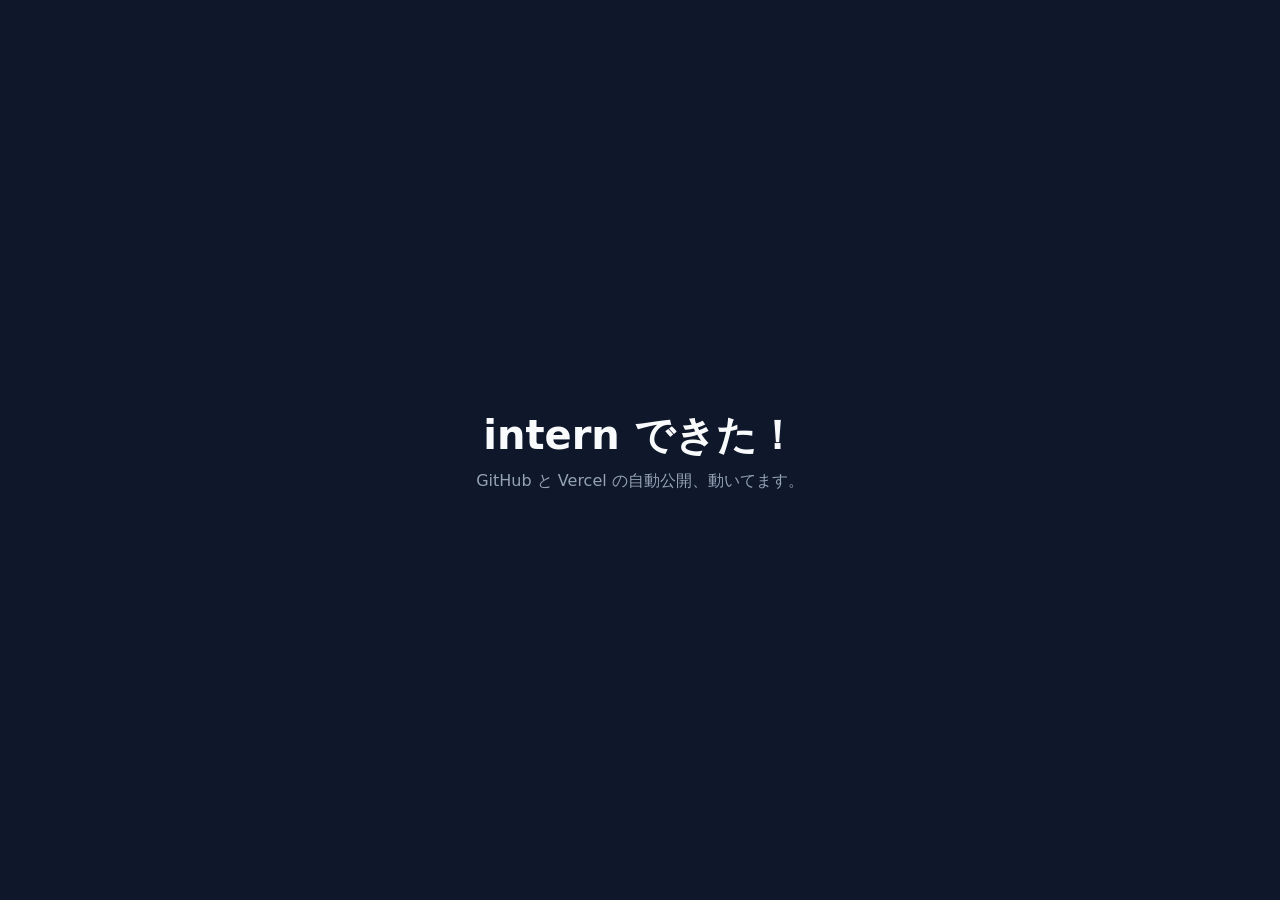
==== index.html @ 154c5d22 "Add initial index.html file with basic structure" ====
<!DOCTYPE html>
  <html lang="ja">
  <head>
  <meta charset="UTF-8">
  <meta name="viewport" content="width=device-width, initial-scale=1.0">
  <title>intern</title>
  </head>
  <body style="margin:0;min-height:100vh;display:flex;align-items:center;justify-content:center;font-family:system-ui,sans-serif;background:#0f172a;color:#f8fafc">
  <div style="text-align:center;padding:2rem">
  <h1 style="font-size:2.5rem;margin:0 0 .5rem">intern できた！</h1>
  <p style="color:#94a3b8;margin:0">GitHub と Vercel の自動公開、動いてます。</p>
</div>
</body>
</html>
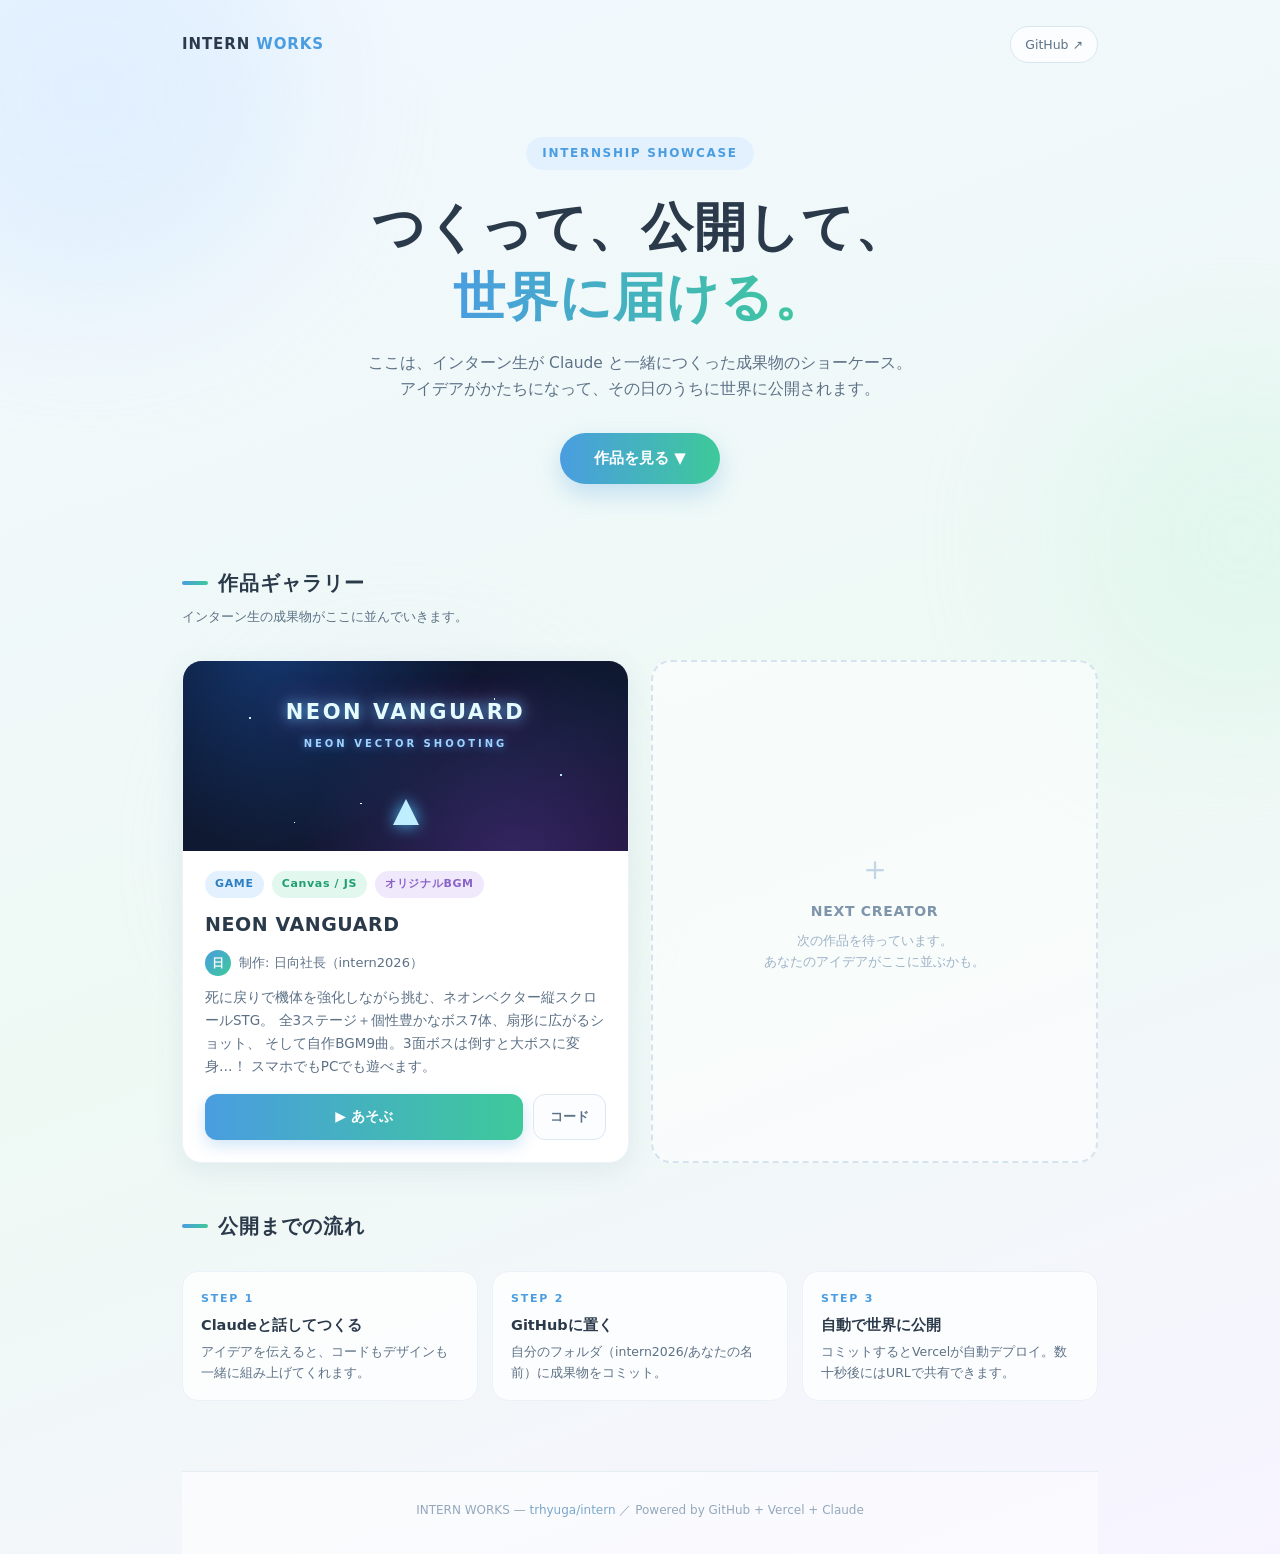
==== commit 8943d690: "Add files via upload" ====
--- a/index.html
+++ b/index.html
@@ -1,14 +1,221 @@
 <!DOCTYPE html>
-  <html lang="ja">
-  <head>
-  <meta charset="UTF-8">
-  <meta name="viewport" content="width=device-width, initial-scale=1.0">
-  <title>intern</title>
-  </head>
-  <body style="margin:0;min-height:100vh;display:flex;align-items:center;justify-content:center;font-family:system-ui,sans-serif;background:#0f172a;color:#f8fafc">
-  <div style="text-align:center;padding:2rem">
-  <h1 style="font-size:2.5rem;margin:0 0 .5rem">intern できた！</h1>
-  <p style="color:#94a3b8;margin:0">GitHub と Vercel の自動公開、動いてます。</p>
+<html lang="ja">
+<head>
+<meta charset="UTF-8">
+<meta name="viewport" content="width=device-width, initial-scale=1.0">
+<meta name="description" content="インターン生がClaudeと一緒につくった成果物を紹介するショーケースです。">
+<title>INTERN WORKS — つくって、公開して、届ける。</title>
+<style>
+  :root{
+    --ink:#2b3a4a;
+    --ink-soft:#5d7186;
+    --sky:#eaf4ff;
+    --mint:#e9fbf3;
+    --accent:#4a9de0;
+    --accent2:#3ec99a;
+    --card:#ffffff;
+  }
+  *{ margin:0; padding:0; box-sizing:border-box; }
+  html{ scroll-behavior:smooth; }
+  body{
+    font-family:"Segoe UI","Hiragino Kaku Gothic ProN","Yu Gothic",system-ui,sans-serif;
+    color:var(--ink);
+    background:linear-gradient(160deg, #f2f8ff 0%, #eef9f4 55%, #f7f4ff 100%);
+    min-height:100vh;
+    overflow-x:hidden;
+    line-height:1.7;
+  }
+  /* ふわっと浮かぶ淡い玉 */
+  .blob{ position:fixed; border-radius:50%; filter:blur(70px); opacity:.45; pointer-events:none; z-index:0; }
+  .blob.b1{ width:420px; height:420px; background:#cfe6ff; top:-120px; left:-120px; animation:float1 16s ease-in-out infinite; }
+  .blob.b2{ width:360px; height:360px; background:#d3f5e6; top:40%; right:-140px; animation:float2 20s ease-in-out infinite; }
+  .blob.b3{ width:300px; height:300px; background:#eadfff; bottom:-100px; left:20%; animation:float1 24s ease-in-out infinite; }
+  @keyframes float1{ 0%,100%{transform:translateY(0)} 50%{transform:translateY(34px)} }
+  @keyframes float2{ 0%,100%{transform:translateY(0)} 50%{transform:translateY(-30px)} }
+
+  .wrap{ position:relative; z-index:1; max-width:960px; margin:0 auto; padding:0 22px; }
+
+  /* ヘッダー */
+  header{ padding:26px 0 0; display:flex; align-items:center; justify-content:space-between; }
+  .brand{ font-weight:800; letter-spacing:.06em; font-size:15px; color:var(--ink); }
+  .brand span{ color:var(--accent); }
+  .gh{ font-size:12.5px; color:var(--ink-soft); text-decoration:none; border:1px solid #d8e6f2; padding:7px 14px; border-radius:999px; background:rgba(255,255,255,.7); transition:.2s; }
+  .gh:hover{ border-color:var(--accent); color:var(--accent); }
+
+  /* ヒーロー */
+  .hero{ padding:74px 0 46px; text-align:center; }
+  .hero .badge{ display:inline-block; font-size:12px; letter-spacing:.14em; color:var(--accent); background:#e3f1ff; border-radius:999px; padding:6px 16px; margin-bottom:22px; font-weight:700; }
+  .hero h1{ font-size:clamp(30px, 6vw, 52px); font-weight:800; letter-spacing:.02em; line-height:1.35; }
+  .hero h1 .grad{ background:linear-gradient(90deg, var(--accent), var(--accent2)); -webkit-background-clip:text; background-clip:text; color:transparent; }
+  .hero p{ margin-top:18px; color:var(--ink-soft); font-size:15.5px; }
+  .hero .cta{ margin-top:30px; }
+  .hero .cta a{ display:inline-block; text-decoration:none; font-weight:700; font-size:15px; color:#fff; background:linear-gradient(90deg, var(--accent), var(--accent2)); padding:13px 34px; border-radius:999px; box-shadow:0 10px 24px rgba(74,157,224,.28); transition:.2s; }
+  .hero .cta a:hover{ transform:translateY(-2px); box-shadow:0 14px 30px rgba(74,157,224,.36); }
+
+  /* セクション見出し */
+  .sec{ padding:36px 0 10px; }
+  .sec h2{ font-size:20px; font-weight:800; letter-spacing:.05em; display:flex; align-items:center; gap:10px; }
+  .sec h2::before{ content:""; width:26px; height:4px; border-radius:2px; background:linear-gradient(90deg, var(--accent), var(--accent2)); }
+  .sec .note{ font-size:13px; color:var(--ink-soft); margin-top:6px; }
+
+  /* 作品カード */
+  .grid{ display:grid; grid-template-columns:repeat(auto-fit, minmax(280px, 1fr)); gap:22px; padding:22px 0 10px; }
+  .card{
+    background:var(--card); border-radius:20px; overflow:hidden;
+    box-shadow:0 8px 28px rgba(70,110,150,.10);
+    border:1px solid #edf3f9;
+    transition:.25s; display:flex; flex-direction:column;
+  }
+  .card:hover{ transform:translateY(-4px); box-shadow:0 16px 36px rgba(70,110,150,.16); }
+
+  /* ゲームのサムネイル（CSSだけのネオン宇宙） */
+  .thumb{
+    position:relative; height:190px; overflow:hidden;
+    background:
+      radial-gradient(1.6px 1.6px at 15% 30%, #cfe9ff 60%, transparent 61%),
+      radial-gradient(1.4px 1.4px at 70% 20%, #ffffff 60%, transparent 61%),
+      radial-gradient(1.8px 1.8px at 85% 60%, #bfe0ff 60%, transparent 61%),
+      radial-gradient(1.2px 1.2px at 40% 75%, #ffffff 60%, transparent 61%),
+      radial-gradient(1.6px 1.6px at 55% 45%, #d5ecff 60%, transparent 61%),
+      radial-gradient(1.2px 1.2px at 25% 85%, #ffffff 60%, transparent 61%),
+      radial-gradient(circle at 75% 110%, rgba(90,60,160,.45), transparent 55%),
+      radial-gradient(circle at 20% -10%, rgba(30,90,180,.5), transparent 50%),
+      linear-gradient(160deg, #0a1226 0%, #101a33 60%, #1a1030 100%);
+  }
+  .thumb .ship{
+    position:absolute; left:50%; bottom:26px; transform:translateX(-50%);
+    width:0; height:0;
+    border-left:13px solid transparent; border-right:13px solid transparent;
+    border-bottom:26px solid #bfefff;
+    filter:drop-shadow(0 0 8px #4cc3ff);
+    animation:hover 2.6s ease-in-out infinite;
+  }
+  @keyframes hover{ 0%,100%{transform:translateX(-50%) translateY(0)} 50%{transform:translateX(-50%) translateY(-8px)} }
+  .thumb .logo{
+    position:absolute; top:34px; left:0; right:0; text-align:center;
+    font-weight:800; letter-spacing:.12em; color:#e6fbff; font-size:21px;
+    text-shadow:0 0 14px rgba(80,200,255,.9), 0 0 30px rgba(255,100,200,.5);
+  }
+  .thumb .logo small{ display:block; font-size:10px; letter-spacing:.3em; color:#9fd2ff; margin-top:4px; text-shadow:0 0 8px rgba(80,160,255,.8); }
+
+  .card .body{ padding:20px 22px 22px; display:flex; flex-direction:column; gap:10px; flex:1; }
+  .card .meta{ display:flex; align-items:center; gap:8px; flex-wrap:wrap; }
+  .tag{ font-size:11px; font-weight:700; letter-spacing:.06em; padding:4px 10px; border-radius:999px; }
+  .tag.t1{ color:#2e7fc2; background:#e3f1ff; }
+  .tag.t2{ color:#1f9e74; background:#e2f8ee; }
+  .tag.t3{ color:#8a63c9; background:#f0e9fc; }
+  .card h3{ font-size:19px; font-weight:800; letter-spacing:.03em; }
+  .card .creator{ font-size:13px; color:var(--ink-soft); display:flex; align-items:center; gap:8px; }
+  .card .creator .avatar{
+    width:26px; height:26px; border-radius:50%; flex:none;
+    background:linear-gradient(135deg, var(--accent), var(--accent2));
+    color:#fff; font-size:12px; font-weight:800; display:flex; align-items:center; justify-content:center;
+  }
+  .card p.desc{ font-size:13.5px; color:var(--ink-soft); flex:1; }
+  .card .actions{ display:flex; gap:10px; margin-top:6px; }
+  .btn-play{
+    flex:1; text-align:center; text-decoration:none; color:#fff; font-weight:700; font-size:14px;
+    background:linear-gradient(90deg, var(--accent), var(--accent2));
+    padding:11px 0; border-radius:12px; box-shadow:0 6px 16px rgba(74,157,224,.25); transition:.2s;
+  }
+  .btn-play:hover{ transform:translateY(-2px); }
+  .btn-sub{
+    text-decoration:none; color:var(--ink-soft); font-size:12.5px; font-weight:600;
+    border:1px solid #dbe7f1; border-radius:12px; padding:11px 16px; background:#fbfdff; transition:.2s;
+  }
+  .btn-sub:hover{ color:var(--accent); border-color:var(--accent); }
+
+  /* coming soon カード */
+  .card.soon{ border:2px dashed #d5e3ef; background:rgba(255,255,255,.55); box-shadow:none; align-items:center; justify-content:center; min-height:330px; text-align:center; }
+  .card.soon:hover{ transform:none; }
+  .card.soon .inner{ padding:30px; color:#9db2c6; }
+  .card.soon .plus{ font-size:34px; line-height:1; margin-bottom:12px; color:#c3d5e5; }
+  .card.soon b{ color:#7e95ab; font-size:14px; letter-spacing:.05em; }
+  .card.soon p{ font-size:12.5px; margin-top:6px; }
+
+  /* 流れの説明 */
+  .flow{ display:grid; grid-template-columns:repeat(auto-fit, minmax(200px,1fr)); gap:14px; padding:18px 0 10px; }
+  .step{ background:rgba(255,255,255,.75); border:1px solid #eaf1f8; border-radius:16px; padding:18px 18px 16px; }
+  .step .num{ font-size:11px; font-weight:800; letter-spacing:.16em; color:var(--accent); }
+  .step b{ display:block; margin-top:4px; font-size:14.5px; }
+  .step p{ font-size:12.5px; color:var(--ink-soft); margin-top:4px; }
+
+  footer{ margin-top:60px; padding:28px 0 34px; text-align:center; font-size:12px; color:#93a8bc; border-top:1px solid #e6eef5; background:rgba(255,255,255,.5); }
+  footer a{ color:#7ba7cc; text-decoration:none; }
+</style>
+</head>
+<body>
+<div class="blob b1"></div><div class="blob b2"></div><div class="blob b3"></div>
+
+<div class="wrap">
+  <header>
+    <div class="brand">INTERN <span>WORKS</span></div>
+    <a class="gh" href="https://github.com/trhyuga/intern" target="_blank" rel="noopener">GitHub ↗</a>
+  </header>
+
+  <section class="hero">
+    <div class="badge">INTERNSHIP SHOWCASE</div>
+    <h1>つくって、公開して、<br><span class="grad">世界に届ける。</span></h1>
+    <p>ここは、インターン生が Claude と一緒につくった成果物のショーケース。<br>
+       アイデアがかたちになって、その日のうちに世界に公開されます。</p>
+    <div class="cta"><a href="#works">作品を見る ▼</a></div>
+  </section>
+
+  <section class="sec" id="works">
+    <h2>作品ギャラリー</h2>
+    <div class="note">インターン生の成果物がここに並んでいきます。</div>
+  </section>
+
+  <div class="grid">
+    <!-- 日向社長: NEON VANGUARD -->
+    <div class="card">
+      <div class="thumb">
+        <div class="logo">NEON VANGUARD<small>NEON VECTOR SHOOTING</small></div>
+        <div class="ship"></div>
+      </div>
+      <div class="body">
+        <div class="meta">
+          <span class="tag t1">GAME</span>
+          <span class="tag t2">Canvas / JS</span>
+          <span class="tag t3">オリジナルBGM</span>
+        </div>
+        <h3>NEON VANGUARD</h3>
+        <div class="creator"><span class="avatar">日</span>制作: 日向社長（intern2026）</div>
+        <p class="desc">
+          死に戻りで機体を強化しながら挑む、ネオンベクター縦スクロールSTG。
+          全3ステージ＋個性豊かなボス7体、扇形に広がるショット、
+          そして自作BGM9曲。3面ボスは倒すと大ボスに変身…！
+          スマホでもPCでも遊べます。
+        </p>
+        <div class="actions">
+          <a class="btn-play" href="intern2026/testtriumph/">▶ あそぶ</a>
+          <a class="btn-sub" href="https://github.com/trhyuga/intern/tree/main/intern2026/testtriumph" target="_blank" rel="noopener">コード</a>
+        </div>
+      </div>
+    </div>
+
+    <!-- 次のインターン生の枠 -->
+    <div class="card soon">
+      <div class="inner">
+        <div class="plus">＋</div>
+        <b>NEXT CREATOR</b>
+        <p>次の作品を待っています。<br>あなたのアイデアがここに並ぶかも。</p>
+      </div>
+    </div>
+  </div>
+
+  <section class="sec">
+    <h2>公開までの流れ</h2>
+  </section>
+  <div class="flow">
+    <div class="step"><div class="num">STEP 1</div><b>Claudeと話してつくる</b><p>アイデアを伝えると、コードもデザインも一緒に組み上げてくれます。</p></div>
+    <div class="step"><div class="num">STEP 2</div><b>GitHubに置く</b><p>自分のフォルダ（intern2026/あなたの名前）に成果物をコミット。</p></div>
+    <div class="step"><div class="num">STEP 3</div><b>自動で世界に公開</b><p>コミットするとVercelが自動デプロイ。数十秒後にはURLで共有できます。</p></div>
+  </div>
+
+  <footer>
+    INTERN WORKS — <a href="https://github.com/trhyuga/intern" target="_blank" rel="noopener">trhyuga/intern</a> ／ Powered by GitHub + Vercel + Claude
+  </footer>
 </div>
 </body>
 </html>
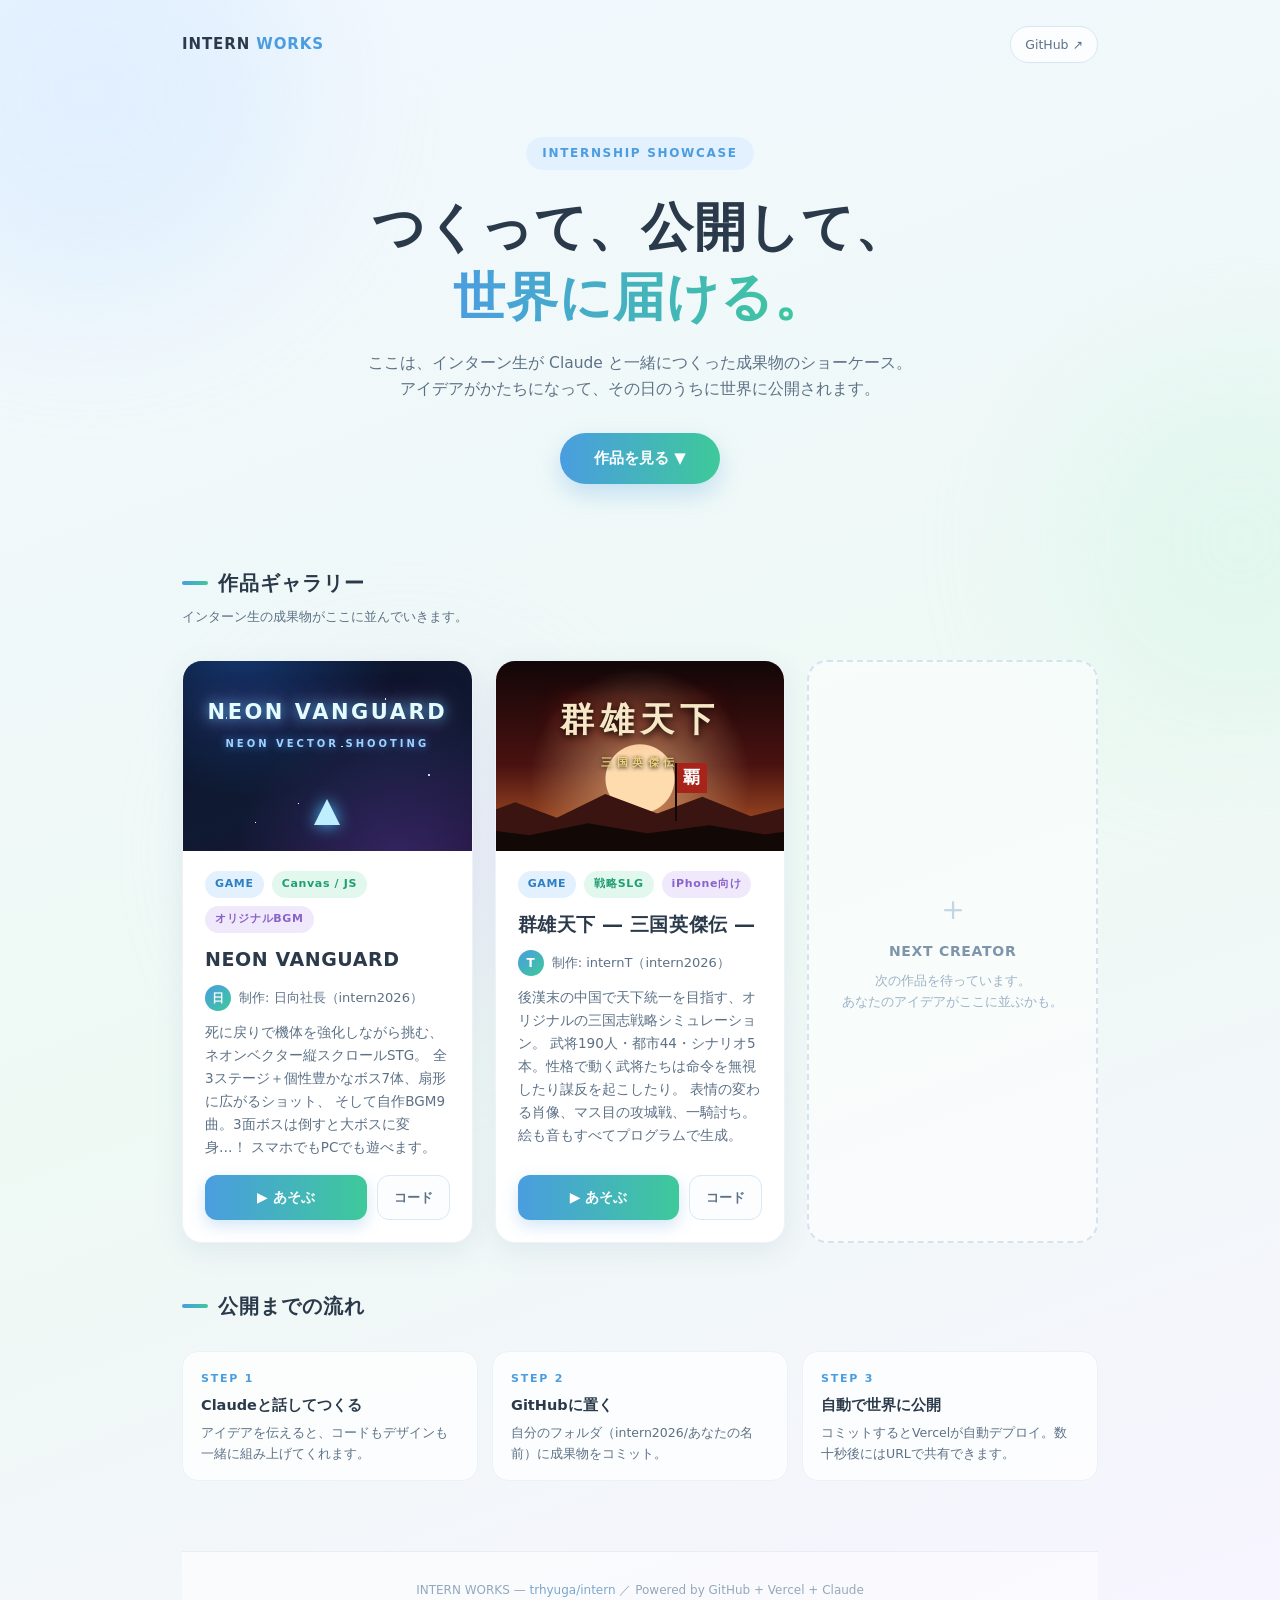
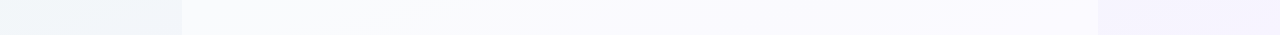
==== commit 80dc1b02: "feat: トップページに「群雄天下」の作品カードを追加 Co-Authored-By: Claude Opus 5.5 <noreply@anthropic.com> Claude-Session:" ====
--- a/index.html
+++ b/index.html
@@ -98,6 +98,32 @@
   }
   .thumb .logo small{ display:block; font-size:10px; letter-spacing:.3em; color:#9fd2ff; margin-top:4px; text-shadow:0 0 8px rgba(80,160,255,.8); }
 
+  /* 群雄天下のサムネイル（CSSだけの夕焼けと山並み） */
+  .thumb.sangoku{
+    background:
+      radial-gradient(circle at 50% 62%, #ffdcae 0 34px, rgba(255,200,140,.45) 35px, transparent 110px),
+      linear-gradient(180deg, #120608 0%, #4a1210 55%, #c0602a 100%);
+  }
+  .thumb.sangoku::before, .thumb.sangoku::after{
+    content:""; position:absolute; left:-10%; right:-10%; bottom:0;
+  }
+  .thumb.sangoku::before{ height:70px; background:#3a1410; clip-path:polygon(0 100%,0 55%,14% 30%,26% 52%,40% 18%,55% 46%,68% 22%,82% 50%,100% 28%,100% 100%); }
+  .thumb.sangoku::after{ height:40px; background:#120806; clip-path:polygon(0 100%,0 40%,18% 60%,35% 30%,52% 55%,70% 35%,86% 58%,100% 40%,100% 100%); }
+  .thumb.sangoku .logo{
+    top:30px; color:#f6e8c6; font-family:'Hiragino Mincho ProN','Yu Mincho',serif; font-size:34px; letter-spacing:.18em;
+    text-shadow:0 2px 8px #000, 0 0 24px rgba(168,36,26,.9);
+  }
+  .thumb.sangoku .logo small{ color:#f0d27a; font-size:11px; letter-spacing:.4em; text-shadow:0 1px 4px #000; }
+  .thumb.sangoku .flag{
+    position:absolute; z-index:1; bottom:30px; left:62%; width:2px; height:58px; background:#140806;
+  }
+  .thumb.sangoku .flag::after{
+    content:"覇"; position:absolute; left:2px; top:0; width:30px; height:30px; background:#a8241a;
+    color:#fff; font:700 17px/30px 'Hiragino Mincho ProN','Yu Mincho',serif; text-align:center;
+    transform-origin:left center; animation:wave 2.4s ease-in-out infinite;
+  }
+  @keyframes wave{ 0%,100%{transform:skewY(0)} 50%{transform:skewY(-6deg)} }
+
   .card .body{ padding:20px 22px 22px; display:flex; flex-direction:column; gap:10px; flex:1; }
   .card .meta{ display:flex; align-items:center; gap:8px; flex-wrap:wrap; }
   .tag{ font-size:11px; font-weight:700; letter-spacing:.06em; padding:4px 10px; border-radius:999px; }
@@ -194,6 +220,32 @@
       </div>
     </div>
 
+    <!-- internT: 群雄天下 -->
+    <div class="card">
+      <div class="thumb sangoku">
+        <div class="logo">群雄天下<small>三国英傑伝</small></div>
+        <div class="flag"></div>
+      </div>
+      <div class="body">
+        <div class="meta">
+          <span class="tag t1">GAME</span>
+          <span class="tag t2">戦略SLG</span>
+          <span class="tag t3">iPhone向け</span>
+        </div>
+        <h3>群雄天下 ― 三国英傑伝 ―</h3>
+        <div class="creator"><span class="avatar">T</span>制作: internT（intern2026）</div>
+        <p class="desc">
+          後漢末の中国で天下統一を目指す、オリジナルの三国志戦略シミュレーション。
+          武将190人・都市44・シナリオ5本。性格で動く武将たちは命令を無視したり謀反を起こしたり。
+          表情の変わる肖像、マス目の攻城戦、一騎討ち。絵も音もすべてプログラムで生成。
+        </p>
+        <div class="actions">
+          <a class="btn-play" href="intern2026/202610/internT/">▶ あそぶ</a>
+          <a class="btn-sub" href="https://github.com/trhyuga/intern/tree/main/intern2026/202610/internT" target="_blank" rel="noopener">コード</a>
+        </div>
+      </div>
+    </div>
+
     <!-- 次のインターン生の枠 -->
     <div class="card soon">
       <div class="inner">
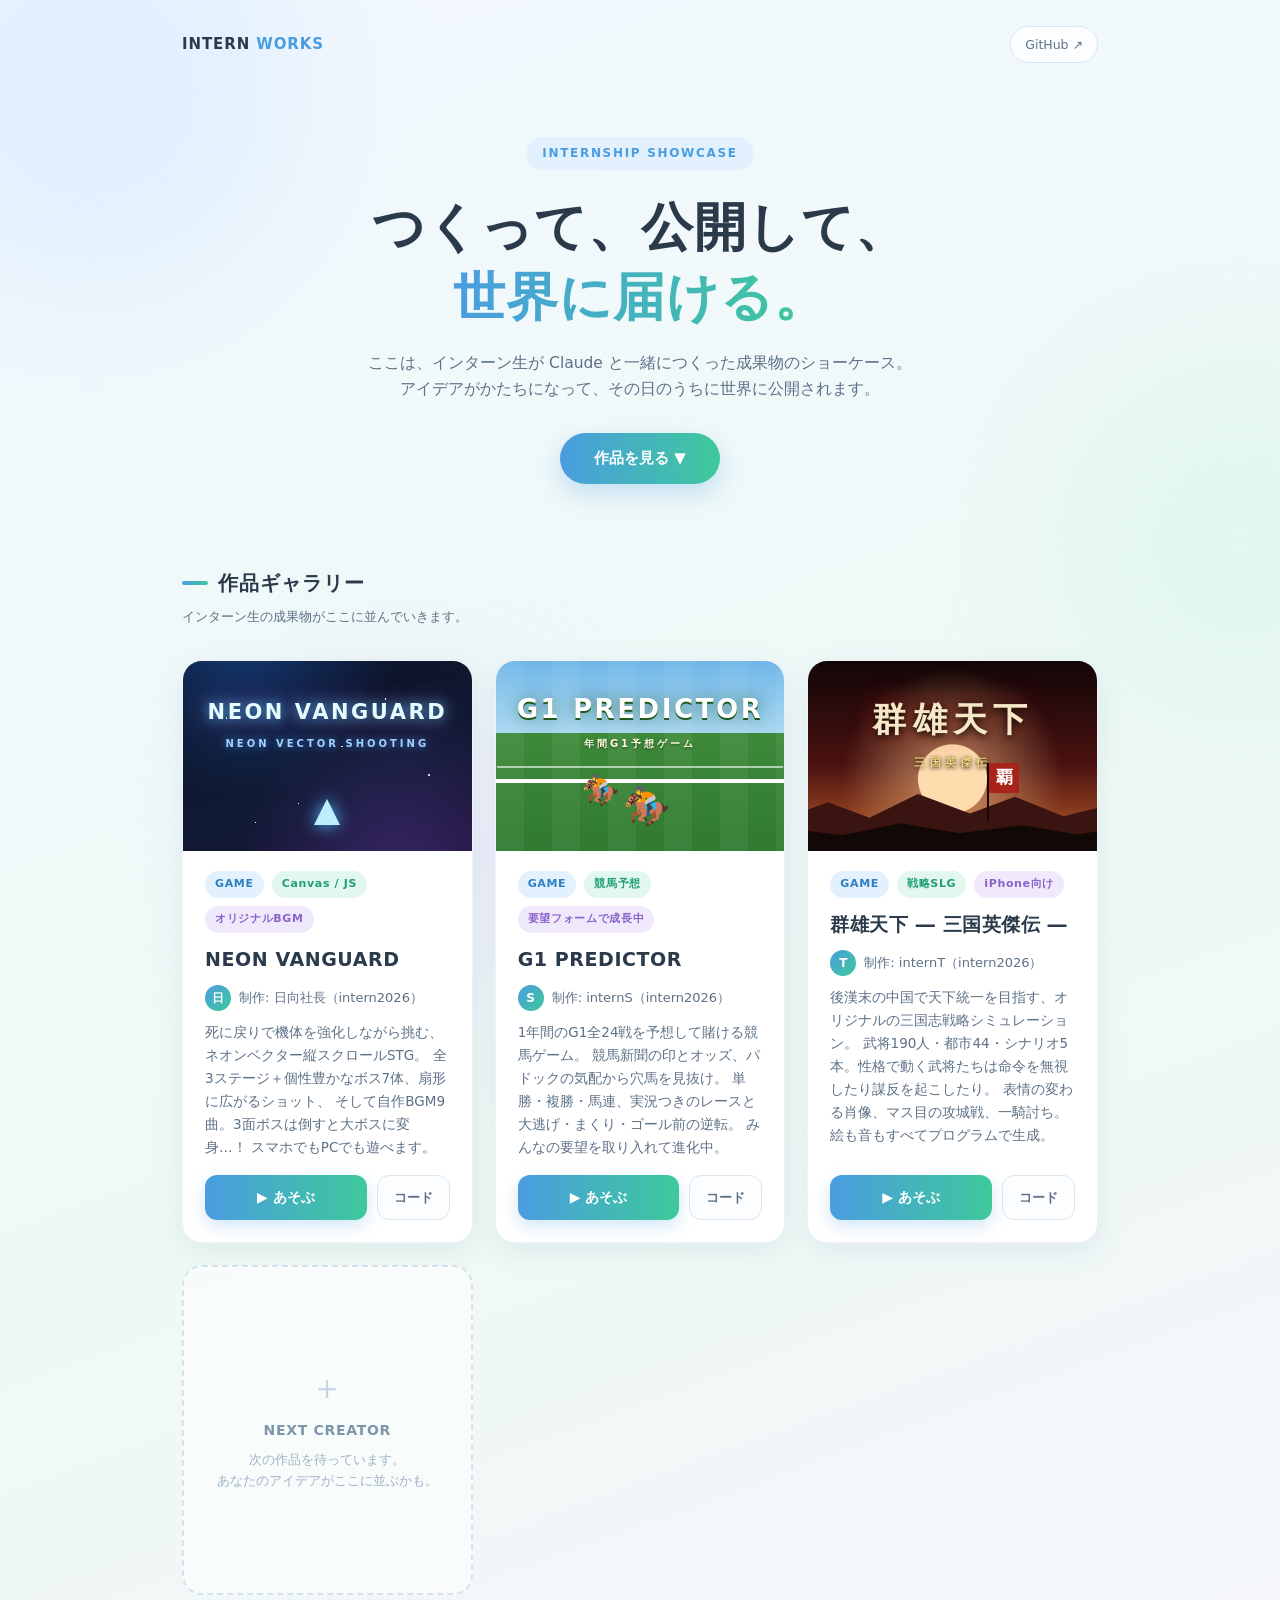
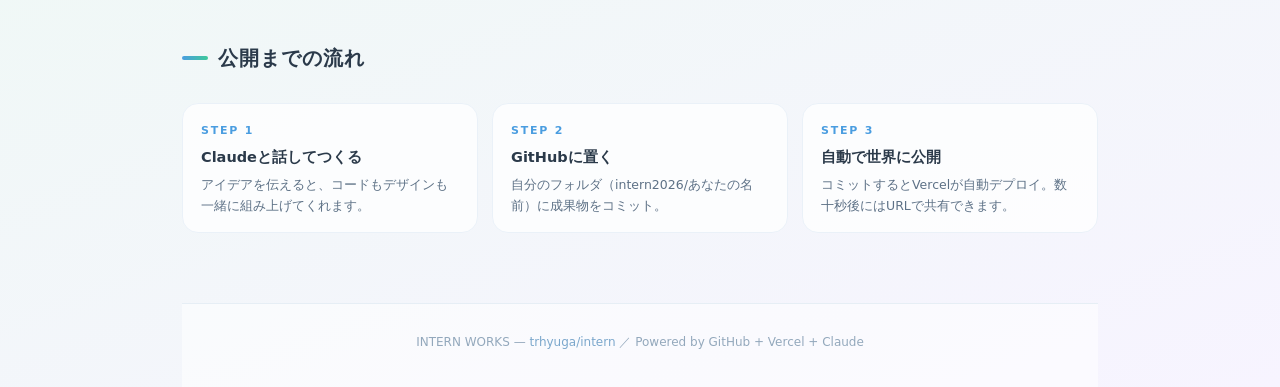
==== commit 01546509: "feat: トップページに「G1 PREDICTOR」(internS) の作品カードを追加 Co-Authored-By: Claude Opus 5.5 <noreply@anthropic.co" ====
--- a/index.html
+++ b/index.html
@@ -98,6 +98,28 @@
   }
   .thumb .logo small{ display:block; font-size:10px; letter-spacing:.3em; color:#9fd2ff; margin-top:4px; text-shadow:0 0 8px rgba(80,160,255,.8); }
 
+  /* G1 PREDICTOR のサムネイル（CSSだけの芝コース） */
+  .thumb.turf{
+    background:
+      repeating-linear-gradient(90deg, rgba(255,255,255,.05) 0 28px, transparent 28px 56px),
+      linear-gradient(180deg, #6fb6e8 0%, #a8d8f0 38%, #3e8a3a 38%, #2f7a30 100%);
+  }
+  .thumb.turf::before{ /* 内ラチ */
+    content:""; position:absolute; left:0; right:0; top:118px; height:4px; background:#fff;
+    box-shadow:0 -14px 0 -1px rgba(255,255,255,.6);
+  }
+  .thumb.turf .logo{
+    top:26px; color:#fff; font-size:26px; letter-spacing:.1em;
+    text-shadow:0 2px 0 #1e5a1e, 0 0 16px rgba(0,60,0,.5);
+  }
+  .thumb.turf .logo small{ color:#fffbe0; font-size:10px; letter-spacing:.3em; text-shadow:0 1px 3px rgba(0,0,0,.5); }
+  .thumb.turf .horse{
+    position:absolute; z-index:1; bottom:26px; font-size:38px; line-height:1;
+    left:44%; animation:gallop .5s ease-in-out infinite alternate;
+  }
+  .thumb.turf .horse.h2{ bottom:46px; left:30%; font-size:30px; animation-delay:-.25s; }
+  @keyframes gallop{ 0%{transform:translateY(0)} 100%{transform:translateY(-4px)} }
+
   /* 群雄天下のサムネイル（CSSだけの夕焼けと山並み） */
   .thumb.sangoku{
     background:
@@ -220,6 +242,34 @@
       </div>
     </div>
 
+    <!-- internS: G1 PREDICTOR -->
+    <div class="card">
+      <div class="thumb turf">
+        <div class="logo">G1 PREDICTOR<small>年間G1予想ゲーム</small></div>
+        <div class="horse h2">🏇</div>
+        <div class="horse">🏇</div>
+      </div>
+      <div class="body">
+        <div class="meta">
+          <span class="tag t1">GAME</span>
+          <span class="tag t2">競馬予想</span>
+          <span class="tag t3">要望フォームで成長中</span>
+        </div>
+        <h3>G1 PREDICTOR</h3>
+        <div class="creator"><span class="avatar">S</span>制作: internS（intern2026）</div>
+        <p class="desc">
+          1年間のG1全24戦を予想して賭ける競馬ゲーム。
+          競馬新聞の印とオッズ、パドックの気配から穴馬を見抜け。
+          単勝・複勝・馬連、実況つきのレースと大逃げ・まくり・ゴール前の逆転。
+          みんなの要望を取り入れて進化中。
+        </p>
+        <div class="actions">
+          <a class="btn-play" href="intern2026/202610/internS/">▶ あそぶ</a>
+          <a class="btn-sub" href="https://github.com/trhyuga/intern/tree/main/intern2026/202610/internS" target="_blank" rel="noopener">コード</a>
+        </div>
+      </div>
+    </div>
+
     <!-- internT: 群雄天下 -->
     <div class="card">
       <div class="thumb sangoku">
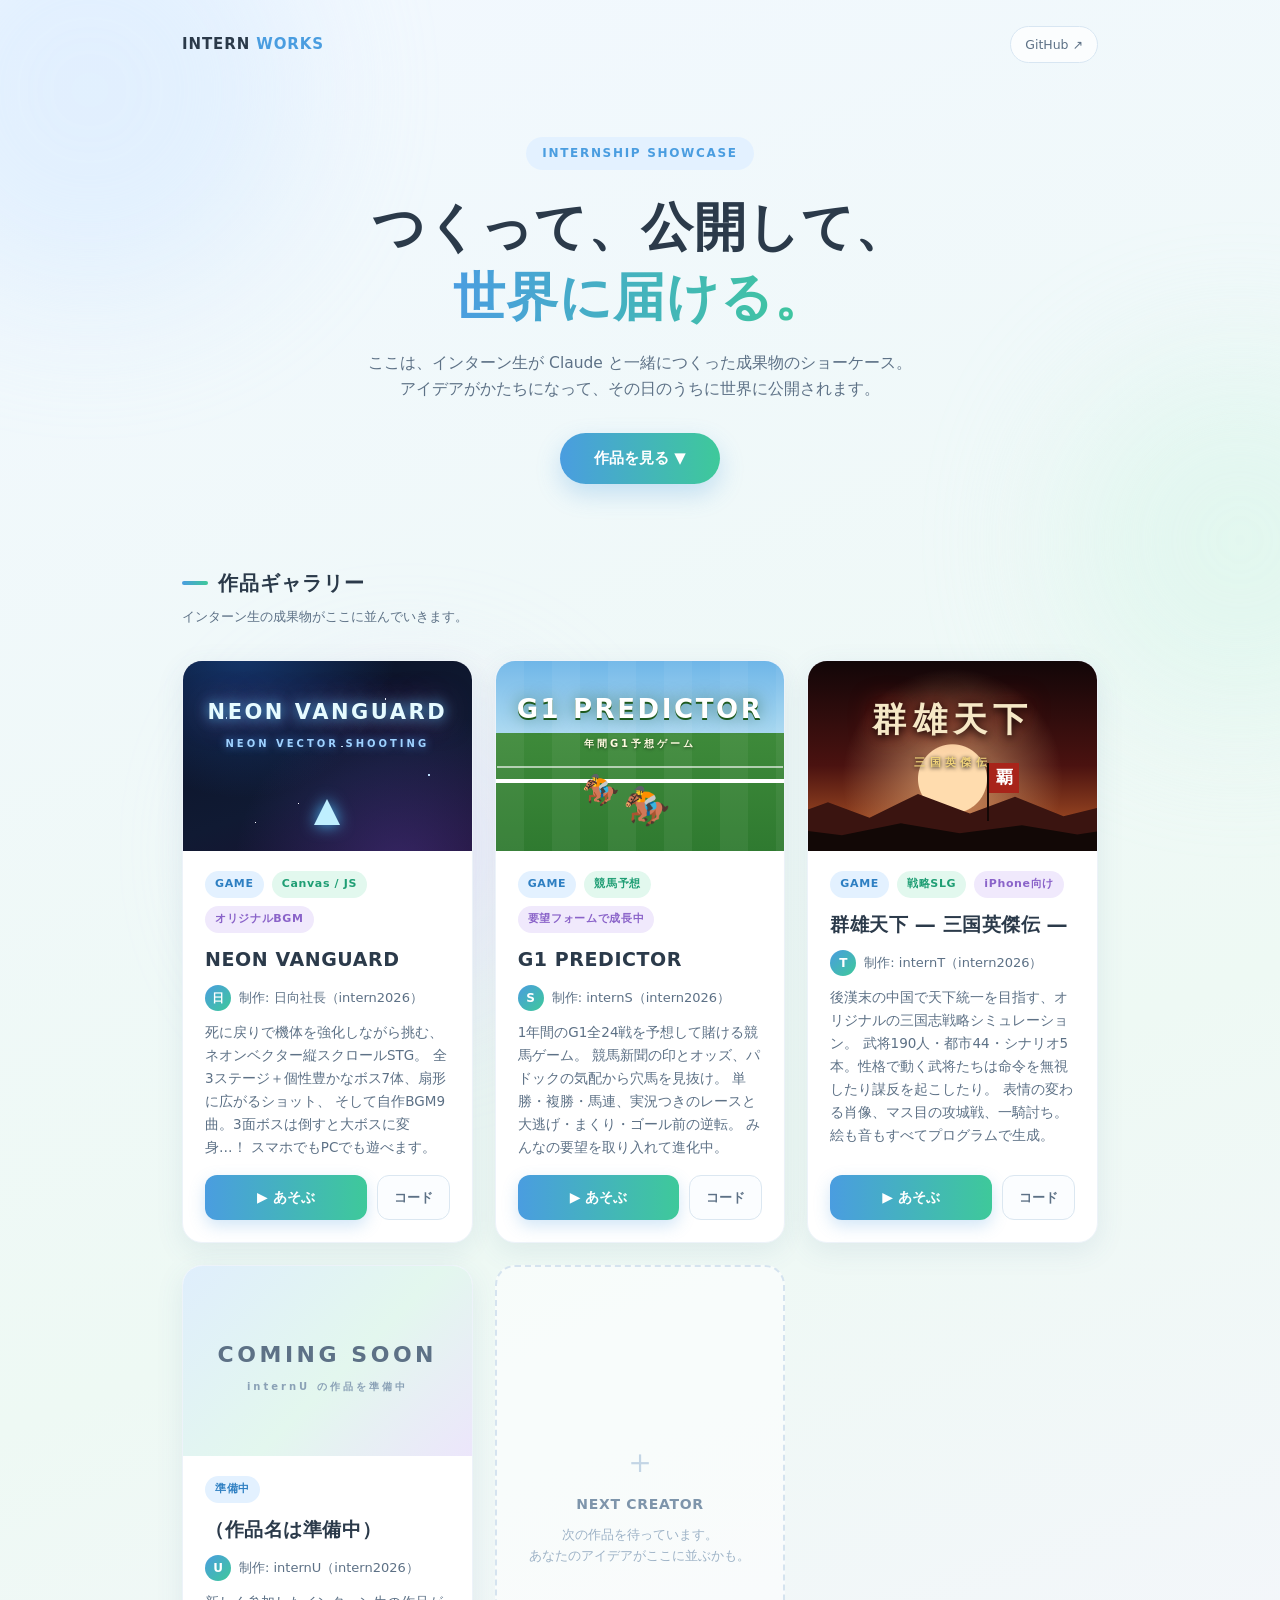
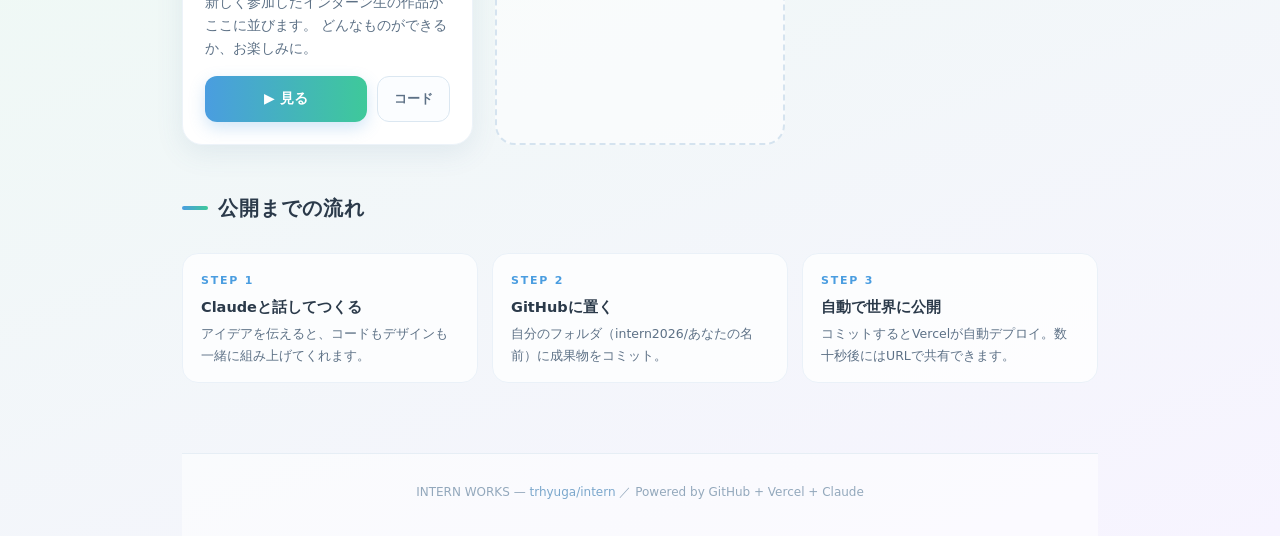
==== commit 3feb401e: "internU: 新しいインターン用の初期設定（準備中ページ・README雛形・トップページのカード） Co-Authored-By: Claude Opus 5.5 <noreply@anthrop" ====
--- a/index.html
+++ b/index.html
@@ -146,6 +146,11 @@
   }
   @keyframes wave{ 0%,100%{transform:skewY(0)} 50%{transform:skewY(-6deg)} }
 
+  /* 準備中のサムネイル（作品ができたら差し替える） */
+  .thumb.prep{ background:linear-gradient(135deg, #dfeefc 0%, #e3f7ee 55%, #ece6fb 100%); }
+  .thumb.prep .logo{ top:70px; color:#5d7186; font-size:22px; letter-spacing:.16em; text-shadow:none; }
+  .thumb.prep .logo small{ color:#8aa1b6; text-shadow:none; }
+
   .card .body{ padding:20px 22px 22px; display:flex; flex-direction:column; gap:10px; flex:1; }
   .card .meta{ display:flex; align-items:center; gap:8px; flex-wrap:wrap; }
   .tag{ font-size:11px; font-weight:700; letter-spacing:.06em; padding:4px 10px; border-radius:999px; }
@@ -296,6 +301,28 @@
       </div>
     </div>
 
+    <!-- internU: 準備中 -->
+    <div class="card">
+      <div class="thumb prep">
+        <div class="logo">COMING SOON<small>internU の作品を準備中</small></div>
+      </div>
+      <div class="body">
+        <div class="meta">
+          <span class="tag t1">準備中</span>
+        </div>
+        <h3>（作品名は準備中）</h3>
+        <div class="creator"><span class="avatar">U</span>制作: internU（intern2026）</div>
+        <p class="desc">
+          新しく参加したインターン生の作品がここに並びます。
+          どんなものができるか、お楽しみに。
+        </p>
+        <div class="actions">
+          <a class="btn-play" href="intern2026/202610/internU/">▶ 見る</a>
+          <a class="btn-sub" href="https://github.com/trhyuga/intern/tree/main/intern2026/202610/internU" target="_blank" rel="noopener">コード</a>
+        </div>
+      </div>
+    </div>
+
     <!-- 次のインターン生の枠 -->
     <div class="card soon">
       <div class="inner">
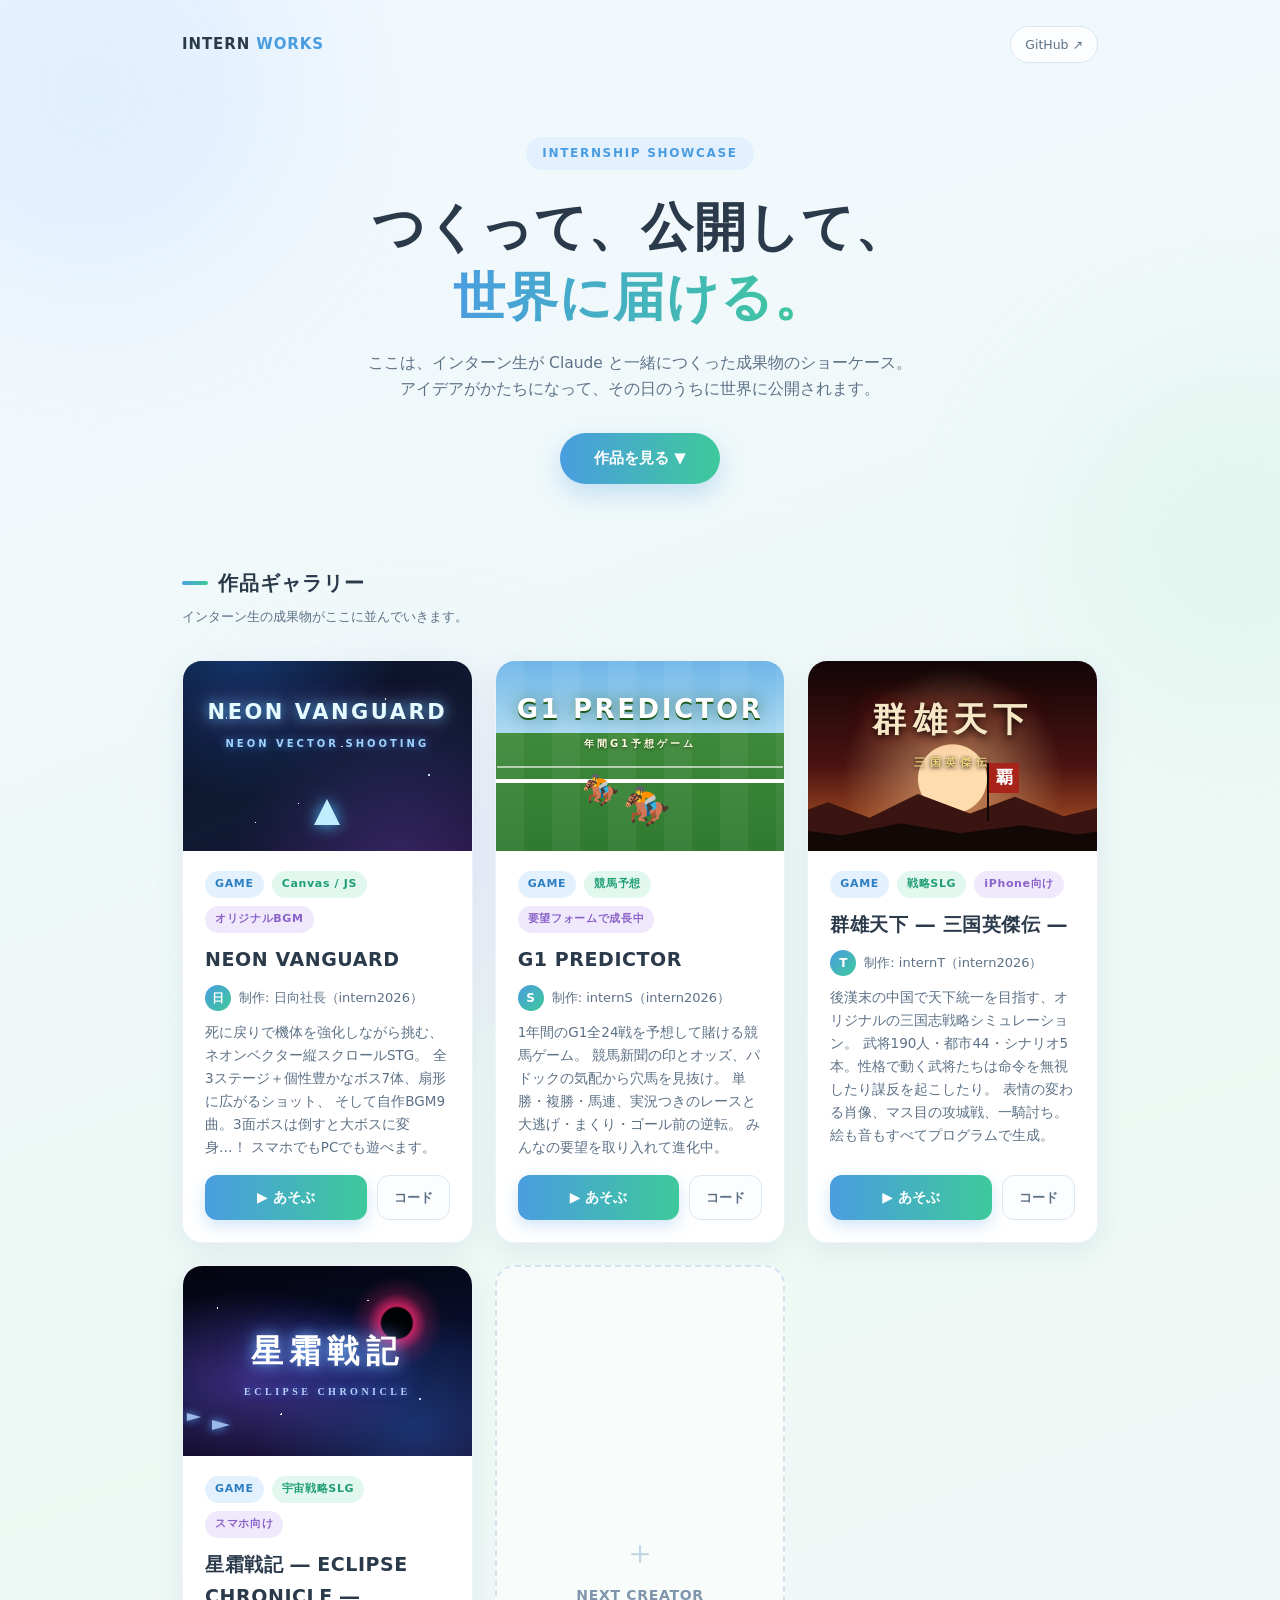
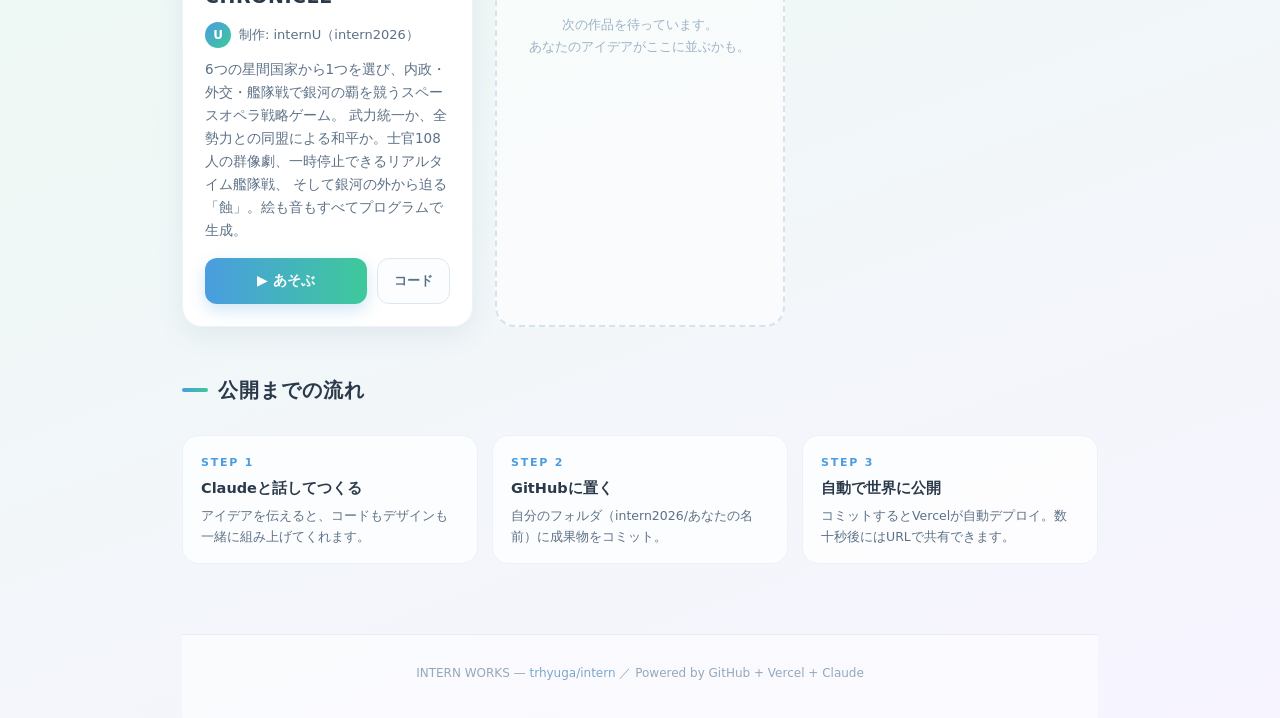
==== commit d1e4721f: "internU: 星霜戦記 ―ECLIPSE CHRONICLE― を追加（ターン制スペースオペラ戦略ゲーム） - 6つの星間国家・5星系40惑星・士官108名（肖像はコードで生成、表情5種） - 内" ====
--- a/index.html
+++ b/index.html
@@ -146,10 +146,28 @@
   }
   @keyframes wave{ 0%,100%{transform:skewY(0)} 50%{transform:skewY(-6deg)} }
 
-  /* 準備中のサムネイル（作品ができたら差し替える） */
-  .thumb.prep{ background:linear-gradient(135deg, #dfeefc 0%, #e3f7ee 55%, #ece6fb 100%); }
-  .thumb.prep .logo{ top:70px; color:#5d7186; font-size:22px; letter-spacing:.16em; text-shadow:none; }
-  .thumb.prep .logo small{ color:#8aa1b6; text-shadow:none; }
+  /* 星霜戦記のサムネイル（CSSだけの星雲・蝕・艦影） */
+  .thumb.eclipse{
+    background:
+      radial-gradient(1.4px 1.4px at 12% 22%, #fff 60%, transparent 61%),
+      radial-gradient(1.2px 1.2px at 82% 70%, #cfe2ff 60%, transparent 61%),
+      radial-gradient(1.6px 1.6px at 34% 78%, #fff 60%, transparent 61%),
+      radial-gradient(1.2px 1.2px at 64% 18%, #e0d0ff 60%, transparent 61%),
+      radial-gradient(circle at 74% 30%, #000 0 15px, rgba(255,40,110,.75) 17px, rgba(255,40,110,.18) 30px, transparent 46px),
+      radial-gradient(ellipse at 25% 60%, rgba(120,80,220,.45), transparent 55%),
+      radial-gradient(ellipse at 80% 85%, rgba(40,110,220,.4), transparent 50%),
+      linear-gradient(170deg, #03040e 0%, #0b1030 55%, #160a26 100%);
+  }
+  .thumb.eclipse .logo{
+    top:58px; color:#fff; font-family:'Hiragino Mincho ProN','Yu Mincho',serif; font-size:32px; letter-spacing:.2em;
+    text-shadow:0 0 14px #7ab8ff, 0 0 34px rgba(60,110,255,.8);
+  }
+  .thumb.eclipse .logo small{ color:#b8d0ff; font-size:10px; letter-spacing:.35em; text-shadow:0 0 8px rgba(80,140,255,.9); }
+  .thumb.eclipse .fleet{ position:absolute; bottom:22px; left:-30%; display:flex; gap:9px; animation:cruise 14s linear infinite; }
+  .thumb.eclipse .fleet i{ width:0; height:0; border-top:5px solid transparent; border-bottom:5px solid transparent; border-left:18px solid #9ab8e8; filter:drop-shadow(0 0 5px #5ab0ff); }
+  .thumb.eclipse .fleet i:nth-child(2n){ transform:translateY(-8px) scale(.8); }
+  .thumb.eclipse .fleet i:nth-child(3){ border-left-width:26px; border-top-width:7px; border-bottom-width:7px; }
+  @keyframes cruise{ 0%{transform:translateX(0)} 100%{transform:translateX(560px)} }
 
   .card .body{ padding:20px 22px 22px; display:flex; flex-direction:column; gap:10px; flex:1; }
   .card .meta{ display:flex; align-items:center; gap:8px; flex-wrap:wrap; }
@@ -301,23 +319,27 @@
       </div>
     </div>
 
-    <!-- internU: 準備中 -->
+    <!-- internU: 星霜戦記 -->
     <div class="card">
-      <div class="thumb prep">
-        <div class="logo">COMING SOON<small>internU の作品を準備中</small></div>
+      <div class="thumb eclipse">
+        <div class="logo">星霜戦記<small>ECLIPSE CHRONICLE</small></div>
+        <div class="fleet"><i></i><i></i><i></i><i></i><i></i></div>
       </div>
       <div class="body">
         <div class="meta">
-          <span class="tag t1">準備中</span>
-        </div>
-        <h3>（作品名は準備中）</h3>
+          <span class="tag t1">GAME</span>
+          <span class="tag t2">宇宙戦略SLG</span>
+          <span class="tag t3">スマホ向け</span>
+        </div>
+        <h3>星霜戦記 ― ECLIPSE CHRONICLE ―</h3>
         <div class="creator"><span class="avatar">U</span>制作: internU（intern2026）</div>
         <p class="desc">
-          新しく参加したインターン生の作品がここに並びます。
-          どんなものができるか、お楽しみに。
+          6つの星間国家から1つを選び、内政・外交・艦隊戦で銀河の覇を競うスペースオペラ戦略ゲーム。
+          武力統一か、全勢力との同盟による和平か。士官108人の群像劇、一時停止できるリアルタイム艦隊戦、
+          そして銀河の外から迫る「蝕」。絵も音もすべてプログラムで生成。
         </p>
         <div class="actions">
-          <a class="btn-play" href="intern2026/202610/internU/">▶ 見る</a>
+          <a class="btn-play" href="intern2026/202610/internU/">▶ あそぶ</a>
           <a class="btn-sub" href="https://github.com/trhyuga/intern/tree/main/intern2026/202610/internU" target="_blank" rel="noopener">コード</a>
         </div>
       </div>
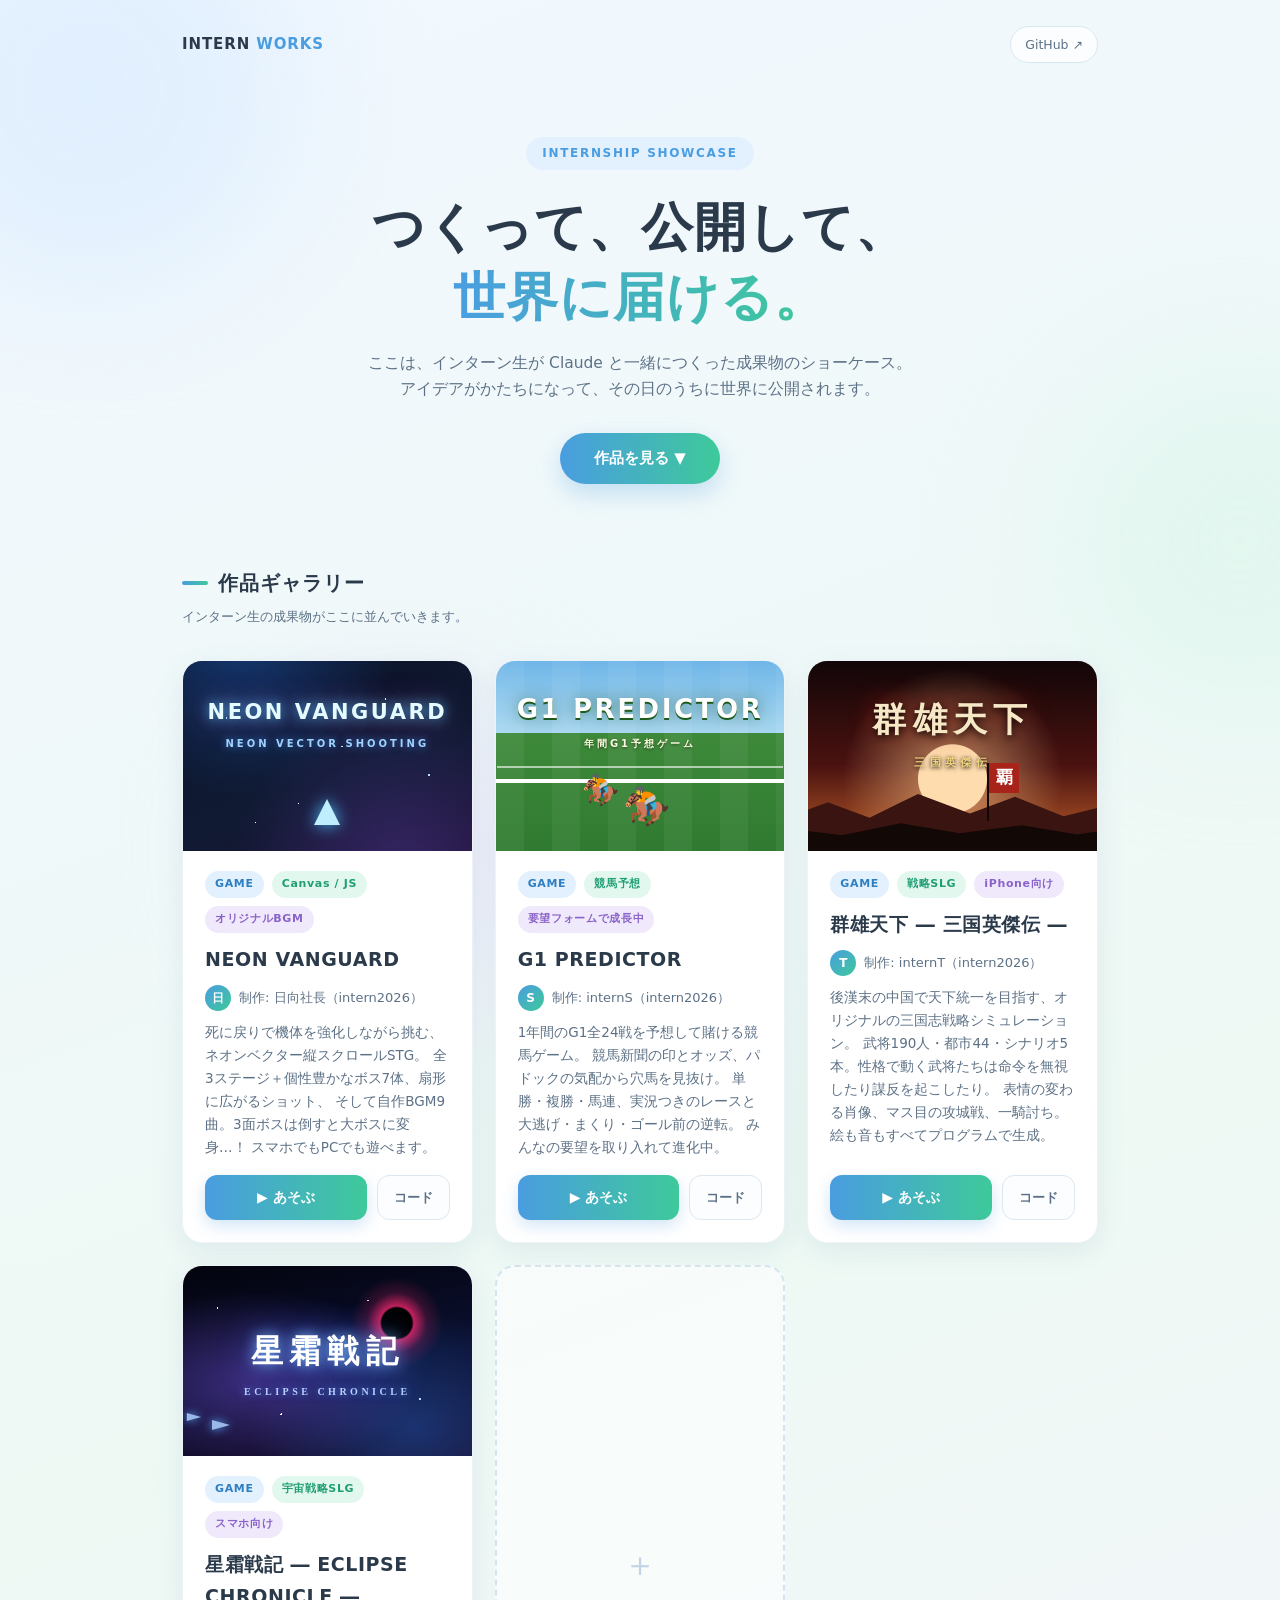
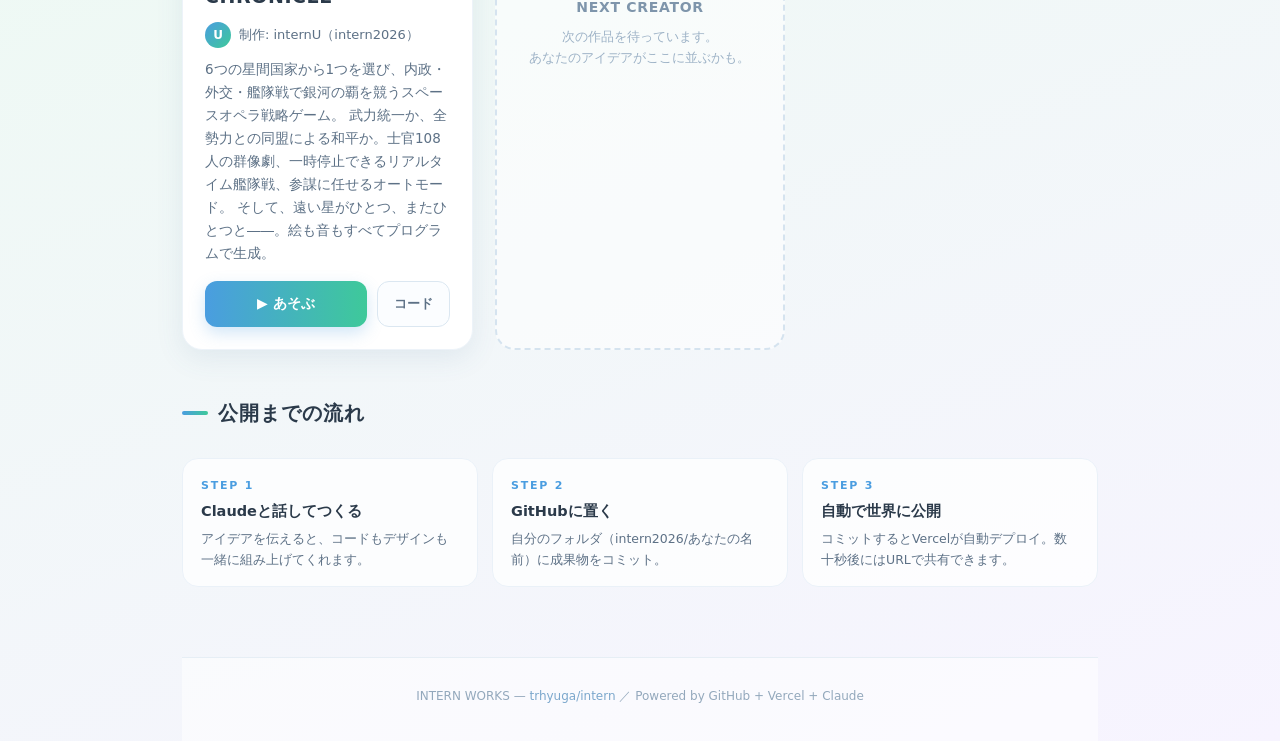
==== commit abc87074: "internU: 蝕を現れるまで秘密にし、襲来の演出を追加 - 国の紹介・禁忌の技術・遊び方・参謀の方針一覧から蝕の名前と仕組みを消す（対蝕作戦は現れてから出る） - 現れた月に、空間が裂けて群れが溢" ====
--- a/index.html
+++ b/index.html
@@ -335,8 +335,8 @@
         <div class="creator"><span class="avatar">U</span>制作: internU（intern2026）</div>
         <p class="desc">
           6つの星間国家から1つを選び、内政・外交・艦隊戦で銀河の覇を競うスペースオペラ戦略ゲーム。
-          武力統一か、全勢力との同盟による和平か。士官108人の群像劇、一時停止できるリアルタイム艦隊戦、
-          そして銀河の外から迫る「蝕」。絵も音もすべてプログラムで生成。
+          武力統一か、全勢力との同盟による和平か。士官108人の群像劇、一時停止できるリアルタイム艦隊戦、参謀に任せるオートモード。
+          そして、遠い星がひとつ、またひとつと――。絵も音もすべてプログラムで生成。
         </p>
         <div class="actions">
           <a class="btn-play" href="intern2026/202610/internU/">▶ あそぶ</a>
